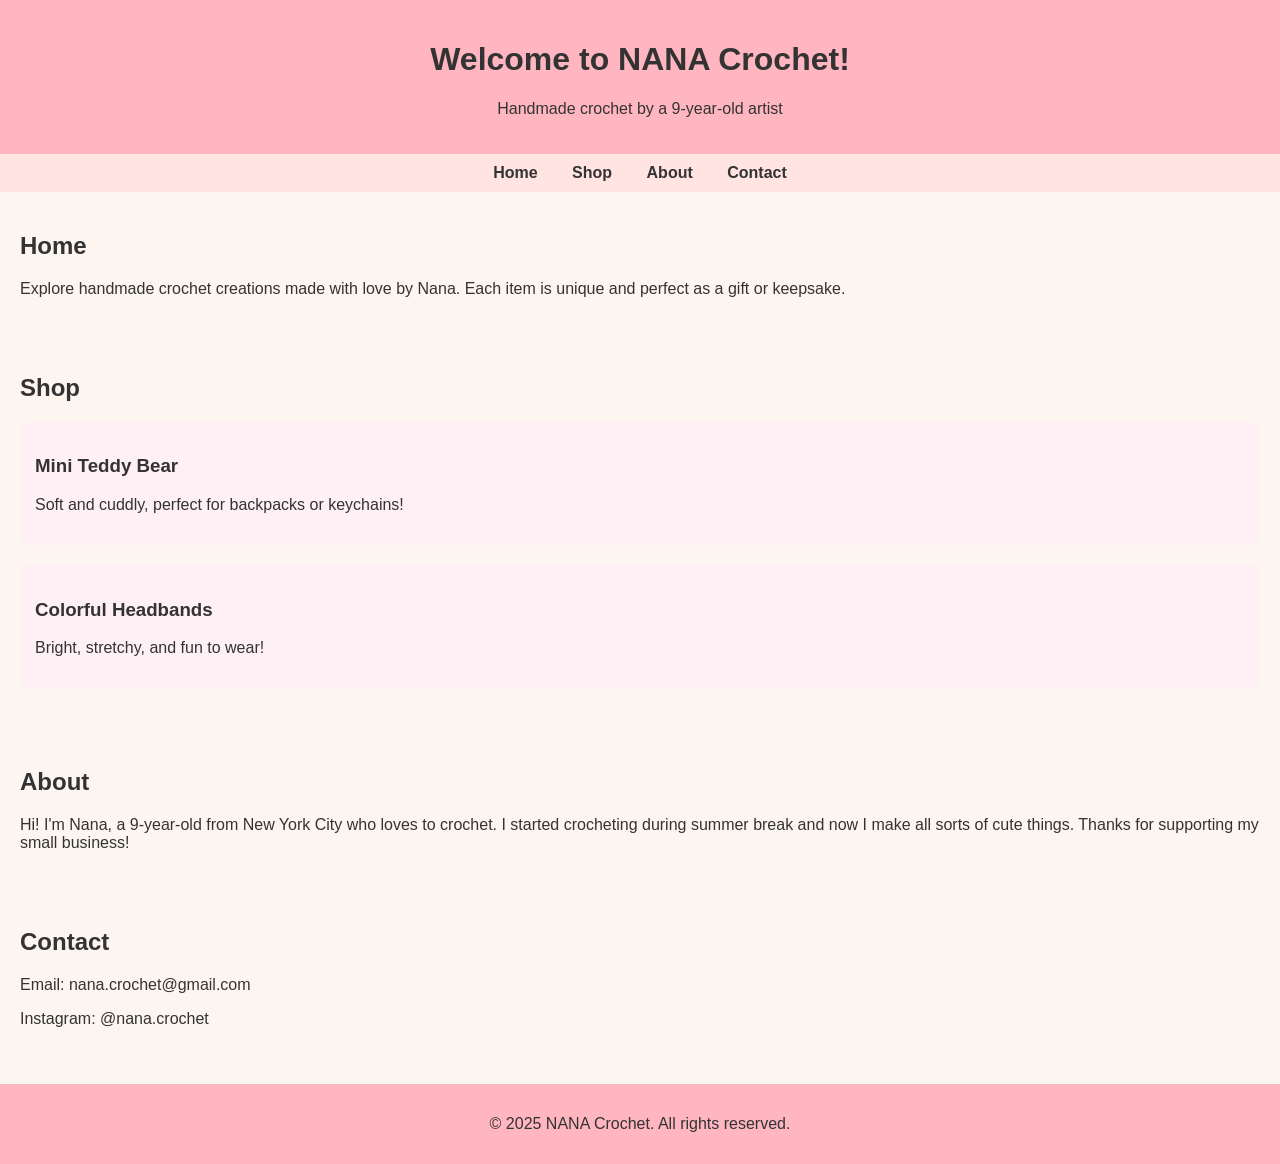
==== index.html @ d84d2959 "Add files via upload" ====
<!DOCTYPE html>
<html lang="en">
<head>
    <meta charset="UTF-8">
    <meta name="viewport" content="width=device-width, initial-scale=1.0">
    <title>NANA Crochet</title>
    <style>
        body { font-family: Arial, sans-serif; margin: 0; padding: 0; background: #fdf6f0; color: #333; }
        header { background: #ffb6c1; padding: 20px; text-align: center; }
        nav { background: #ffe4e1; padding: 10px; text-align: center; }
        nav a { margin: 0 15px; text-decoration: none; color: #333; font-weight: bold; }
        section { padding: 20px; }
        .product { margin-bottom: 20px; padding: 15px; background: #fff0f5; border-radius: 8px; }
        footer { text-align: center; padding: 15px; background: #ffb6c1; margin-top: 20px; }
    </style>
</head>
<body>

<header>
    <h1>Welcome to NANA Crochet!</h1>
    <p>Handmade crochet by a 9-year-old artist</p>
</header>

<nav>
    <a href="#home">Home</a>
    <a href="#shop">Shop</a>
    <a href="#about">About</a>
    <a href="#contact">Contact</a>
</nav>

<section id="home">
    <h2>Home</h2>
    <p>Explore handmade crochet creations made with love by Nana. Each item is unique and perfect as a gift or keepsake.</p>
</section>

<section id="shop">
    <h2>Shop</h2>
    <div class="product">
        <h3>Mini Teddy Bear</h3>
        <p>Soft and cuddly, perfect for backpacks or keychains!</p>
    </div>
    <div class="product">
        <h3>Colorful Headbands</h3>
        <p>Bright, stretchy, and fun to wear!</p>
    </div>
</section>

<section id="about">
    <h2>About</h2>
    <p>Hi! I'm Nana, a 9-year-old from New York City who loves to crochet. I started crocheting during summer break and now I make all sorts of cute things. Thanks for supporting my small business!</p>
</section>

<section id="contact">
    <h2>Contact</h2>
    <p>Email: nana.crochet@gmail.com</p>
    <p>Instagram: @nana.crochet</p>
</section>

<footer>
    <p>&copy; 2025 NANA Crochet. All rights reserved.</p>
</footer>

</body>
</html>
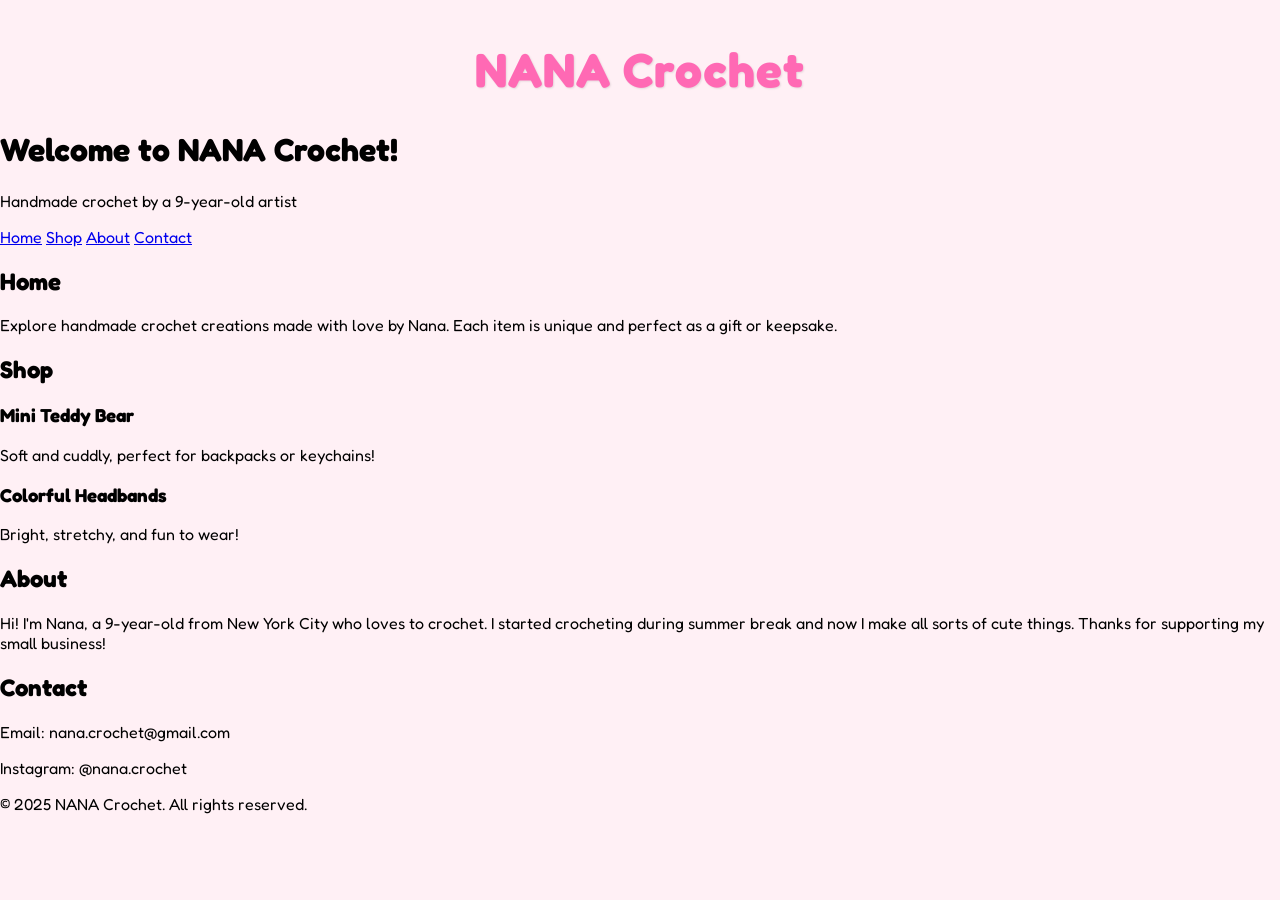
==== commit d327765b: "bubbly font" ====
--- a/index.html
+++ b/index.html
@@ -1,21 +1,46 @@
-
 <!DOCTYPE html>
 <html lang="en">
 <head>
-    <meta charset="UTF-8">
-    <meta name="viewport" content="width=device-width, initial-scale=1.0">
-    <title>NANA Crochet</title>
-    <style>
-        body { font-family: Arial, sans-serif; margin: 0; padding: 0; background: #fdf6f0; color: #333; }
-        header { background: #ffb6c1; padding: 20px; text-align: center; }
-        nav { background: #ffe4e1; padding: 10px; text-align: center; }
-        nav a { margin: 0 15px; text-decoration: none; color: #333; font-weight: bold; }
-        section { padding: 20px; }
-        .product { margin-bottom: 20px; padding: 15px; background: #fff0f5; border-radius: 8px; }
-        footer { text-align: center; padding: 15px; background: #ffb6c1; margin-top: 20px; }
-    </style>
+  <meta charset="UTF-8" />
+  <meta name="viewport" content="width=device-width, initial-scale=1.0" />
+  <title>NANA Crochet</title>
+
+  <!-- Bubbly Font (Fredoka) -->
+  <link href="https://fonts.googleapis.com/css2?family=Fredoka:wght@400;700&display=swap" rel="stylesheet" />
+
+  <!-- Your CSS -->
+  <style>
+    body {
+      margin: 0;
+      font-family: 'Fredoka', sans-serif;
+      background-color: #fff0f5; /* light pink background if you want */
+    }
+
+    .site-title {
+      text-align: center;
+      color: #ff69b4; /* hot pink */
+      font-size: 3rem;
+      font-weight: 700;
+      margin-top: 40px;
+      letter-spacing: 1px;
+    }
+
+    /* Optional: Add some bubbly feel with shadows */
+    .site-title {
+      text-shadow: 1px 1px 2px rgba(0, 0, 0, 0.1);
+    }
+  </style>
 </head>
 <body>
+
+  <!-- Header -->
+  <h1 class="site-title">NANA Crochet</h1>
+  
+  <!-- ...rest of your website content... -->
+
+</body>
+</html>
+
 
 <header>
     <h1>Welcome to NANA Crochet!</h1>
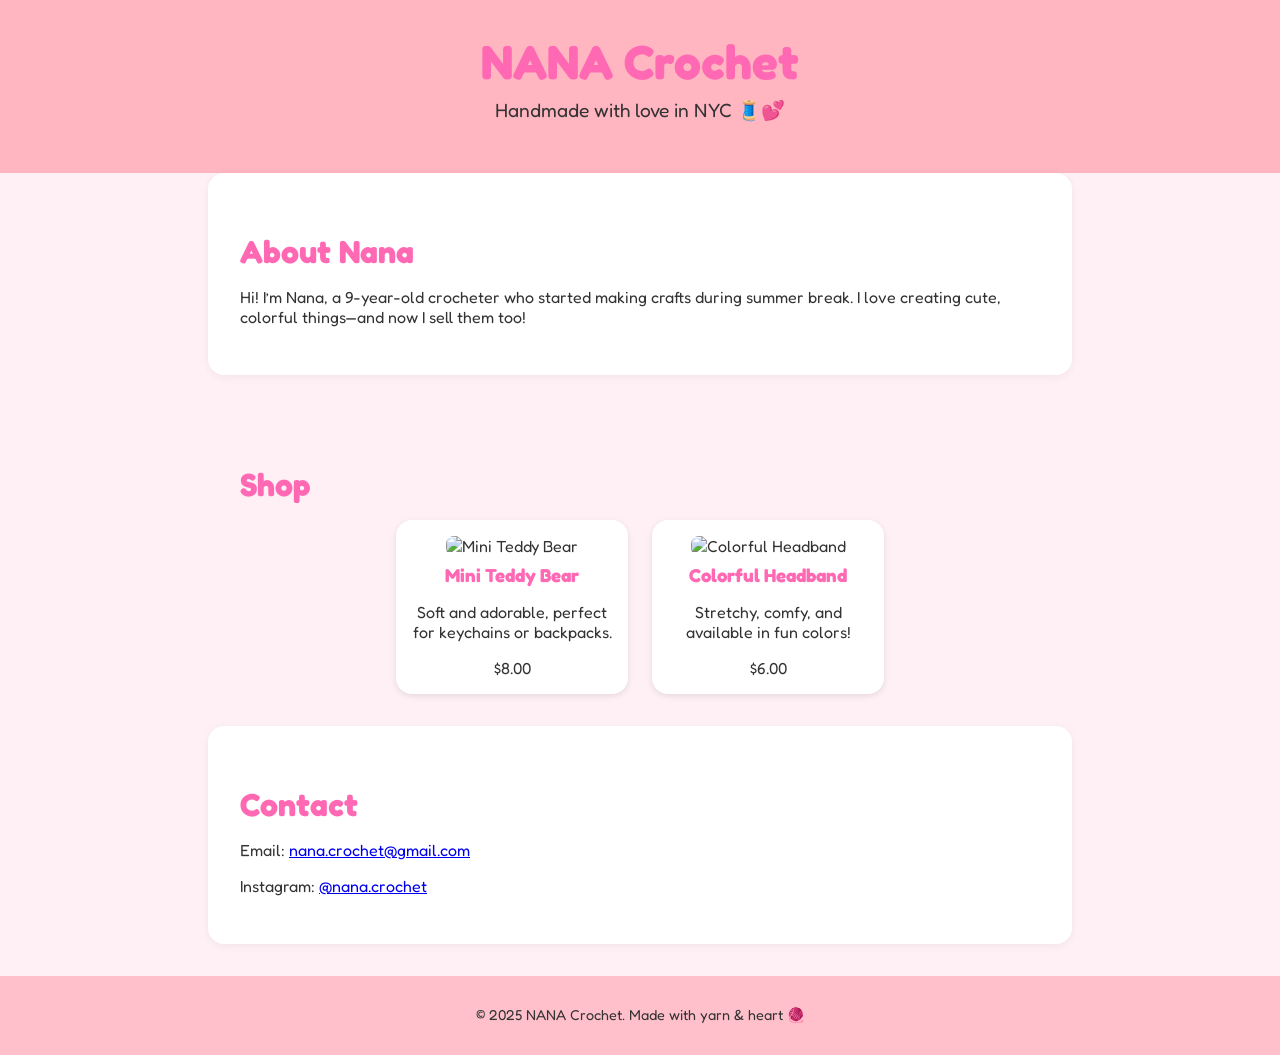
==== commit ca7c2375: "fixed the (1) issue" ====
--- a/index.html
+++ b/index.html
@@ -4,87 +4,48 @@
   <meta charset="UTF-8" />
   <meta name="viewport" content="width=device-width, initial-scale=1.0" />
   <title>NANA Crochet</title>
-
-  <!-- Bubbly Font (Fredoka) -->
-  <link href="https://fonts.googleapis.com/css2?family=Fredoka:wght@400;700&display=swap" rel="stylesheet" />
-
-  <!-- Your CSS -->
-  <style>
-    body {
-      margin: 0;
-      font-family: 'Fredoka', sans-serif;
-      background-color: #fff0f5; /* light pink background if you want */
-    }
-
-    .site-title {
-      text-align: center;
-      color: #ff69b4; /* hot pink */
-      font-size: 3rem;
-      font-weight: 700;
-      margin-top: 40px;
-      letter-spacing: 1px;
-    }
-
-    /* Optional: Add some bubbly feel with shadows */
-    .site-title {
-      text-shadow: 1px 1px 2px rgba(0, 0, 0, 0.1);
-    }
-  </style>
+  <link href="https://fonts.googleapis.com/css2?family=Fredoka:wght@400;700&display=swap" rel="stylesheet">
+  <link rel="stylesheet" href="styles.css" />
 </head>
 <body>
 
-  <!-- Header -->
-  <h1 class="site-title">NANA Crochet</h1>
-  
-  <!-- ...rest of your website content... -->
+  <header>
+    <h1 class="site-title">NANA Crochet</h1>
+    <p class="tagline">Handmade with love in NYC 🧵💕</p>
+  </header>
+
+  <section class="about">
+    <h2>About Nana</h2>
+    <p>Hi! I’m Nana, a 9-year-old crocheter who started making crafts during summer break. I love creating cute, colorful things—and now I sell them too!</p>
+  </section>
+
+  <section class="shop">
+    <h2>Shop</h2>
+    <div class="products">
+      <div class="product">
+        <img src="https://via.placeholder.com/150" alt="Mini Teddy Bear" />
+        <h3>Mini Teddy Bear</h3>
+        <p>Soft and adorable, perfect for keychains or backpacks.</p>
+        <span>$8.00</span>
+      </div>
+      <div class="product">
+        <img src="https://via.placeholder.com/150" alt="Colorful Headband" />
+        <h3>Colorful Headband</h3>
+        <p>Stretchy, comfy, and available in fun colors!</p>
+        <span>$6.00</span>
+      </div>
+    </div>
+  </section>
+
+  <section class="contact">
+    <h2>Contact</h2>
+    <p>Email: <a href="mailto:nana.crochet@gmail.com">nana.crochet@gmail.com</a></p>
+    <p>Instagram: <a href="https://instagram.com/nana.crochet" target="_blank">@nana.crochet</a></p>
+  </section>
+
+  <footer>
+    <p>&copy; 2025 NANA Crochet. Made with yarn & heart 🧶</p>
+  </footer>
 
 </body>
 </html>
-
-
-<header>
-    <h1>Welcome to NANA Crochet!</h1>
-    <p>Handmade crochet by a 9-year-old artist</p>
-</header>
-
-<nav>
-    <a href="#home">Home</a>
-    <a href="#shop">Shop</a>
-    <a href="#about">About</a>
-    <a href="#contact">Contact</a>
-</nav>
-
-<section id="home">
-    <h2>Home</h2>
-    <p>Explore handmade crochet creations made with love by Nana. Each item is unique and perfect as a gift or keepsake.</p>
-</section>
-
-<section id="shop">
-    <h2>Shop</h2>
-    <div class="product">
-        <h3>Mini Teddy Bear</h3>
-        <p>Soft and cuddly, perfect for backpacks or keychains!</p>
-    </div>
-    <div class="product">
-        <h3>Colorful Headbands</h3>
-        <p>Bright, stretchy, and fun to wear!</p>
-    </div>
-</section>
-
-<section id="about">
-    <h2>About</h2>
-    <p>Hi! I'm Nana, a 9-year-old from New York City who loves to crochet. I started crocheting during summer break and now I make all sorts of cute things. Thanks for supporting my small business!</p>
-</section>
-
-<section id="contact">
-    <h2>Contact</h2>
-    <p>Email: nana.crochet@gmail.com</p>
-    <p>Instagram: @nana.crochet</p>
-</section>
-
-<footer>
-    <p>&copy; 2025 NANA Crochet. All rights reserved.</p>
-</footer>
-
-</body>
-</html>
--- a/styles.css
+++ b/styles.css
@@ -0,0 +1,76 @@
+body {
+  font-family: 'Fredoka', sans-serif;
+  background-color: #fff0f5;
+  margin: 0;
+  padding: 0;
+  color: #333;
+}
+
+header {
+  text-align: center;
+  padding: 2rem;
+  background-color: #ffb6c1;
+}
+
+.site-title {
+  font-size: 3rem;
+  color: #ff69b4;
+  margin: 0;
+}
+
+.tagline {
+  font-size: 1.2rem;
+  margin-top: 0.5rem;
+}
+
+section {
+  padding: 2rem;
+  max-width: 800px;
+  margin: auto;
+}
+
+.about, .contact {
+  background: #fff;
+  border-radius: 1rem;
+  margin-bottom: 2rem;
+  box-shadow: 0 2px 8px rgba(0,0,0,0.05);
+}
+
+h2 {
+  color: #ff69b4;
+  font-size: 2rem;
+  margin-bottom: 1rem;
+}
+
+.shop .products {
+  display: flex;
+  flex-wrap: wrap;
+  gap: 1.5rem;
+  justify-content: center;
+}
+
+.product {
+  background: #fff;
+  border-radius: 1rem;
+  padding: 1rem;
+  width: 200px;
+  text-align: center;
+  box-shadow: 0 2px 6px rgba(0,0,0,0.1);
+}
+
+.product img {
+  max-width: 100%;
+  border-radius: 0.5rem;
+}
+
+.product h3 {
+  color: #ff69b4;
+  margin: 0.5rem 0;
+}
+
+footer {
+  text-align: center;
+  background: #ffc0cb;
+  padding: 1rem;
+  font-size: 0.9rem;
+}
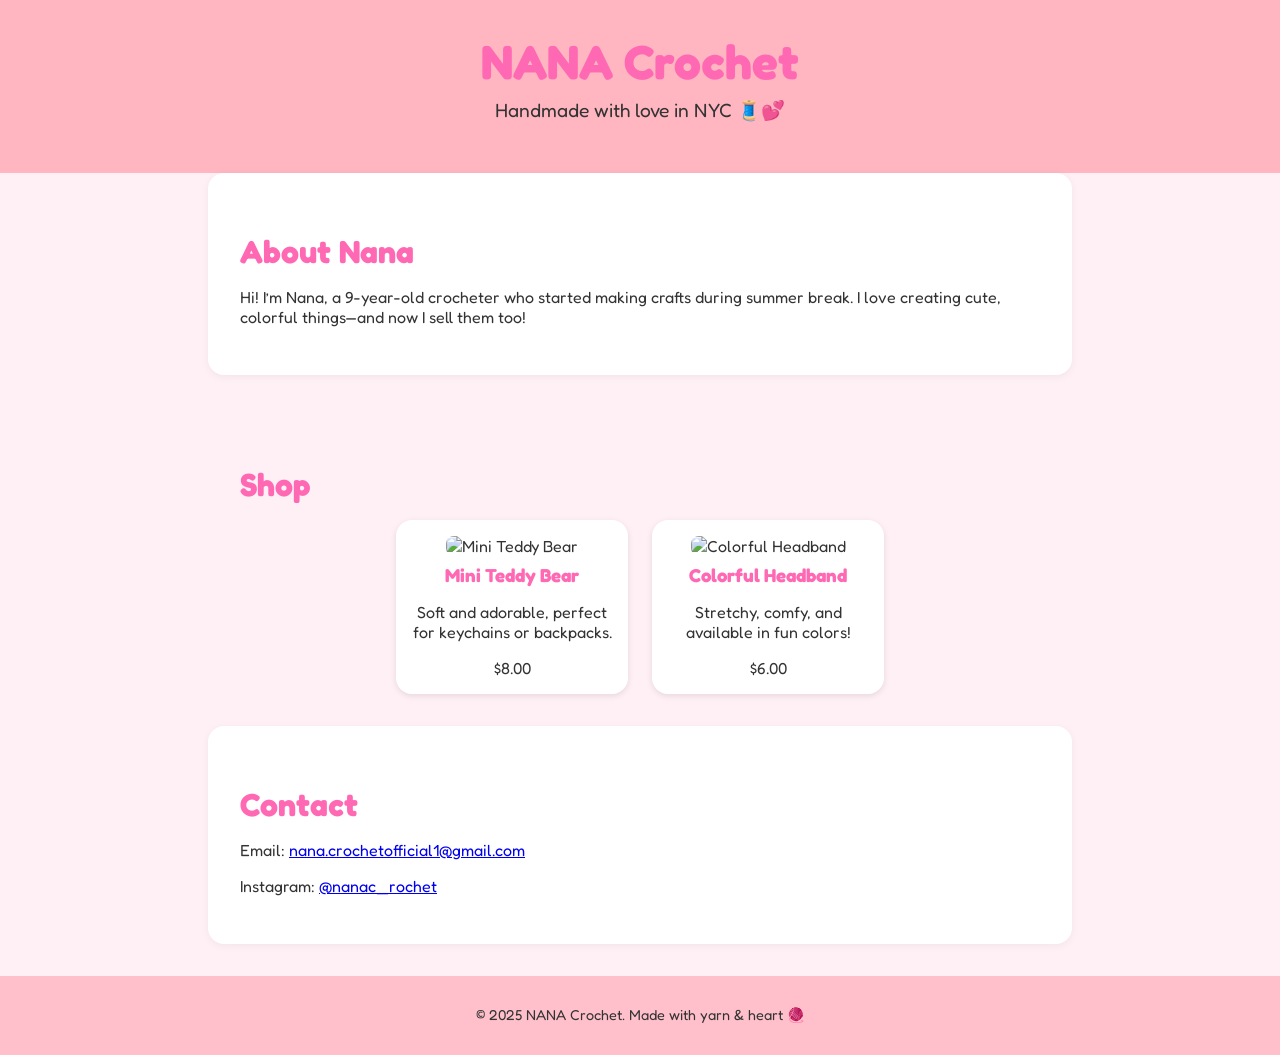
==== commit 0ee8f3f1: "Update gmail & insta" ====
--- a/index.html
+++ b/index.html
@@ -39,8 +39,8 @@
 
   <section class="contact">
     <h2>Contact</h2>
-    <p>Email: <a href="mailto:nana.crochet@gmail.com">nana.crochet@gmail.com</a></p>
-    <p>Instagram: <a href="https://instagram.com/nana.crochet" target="_blank">@nana.crochet</a></p>
+    <p>Email: <a href="mailto:nana.crochet@gmail.com">nana.crochetofficial1@gmail.com</a></p>
+    <p>Instagram: <a href="https://instagram.com/nana.crochet" target="_blank">@nanac_rochet</a></p>
   </section>
 
   <footer>
